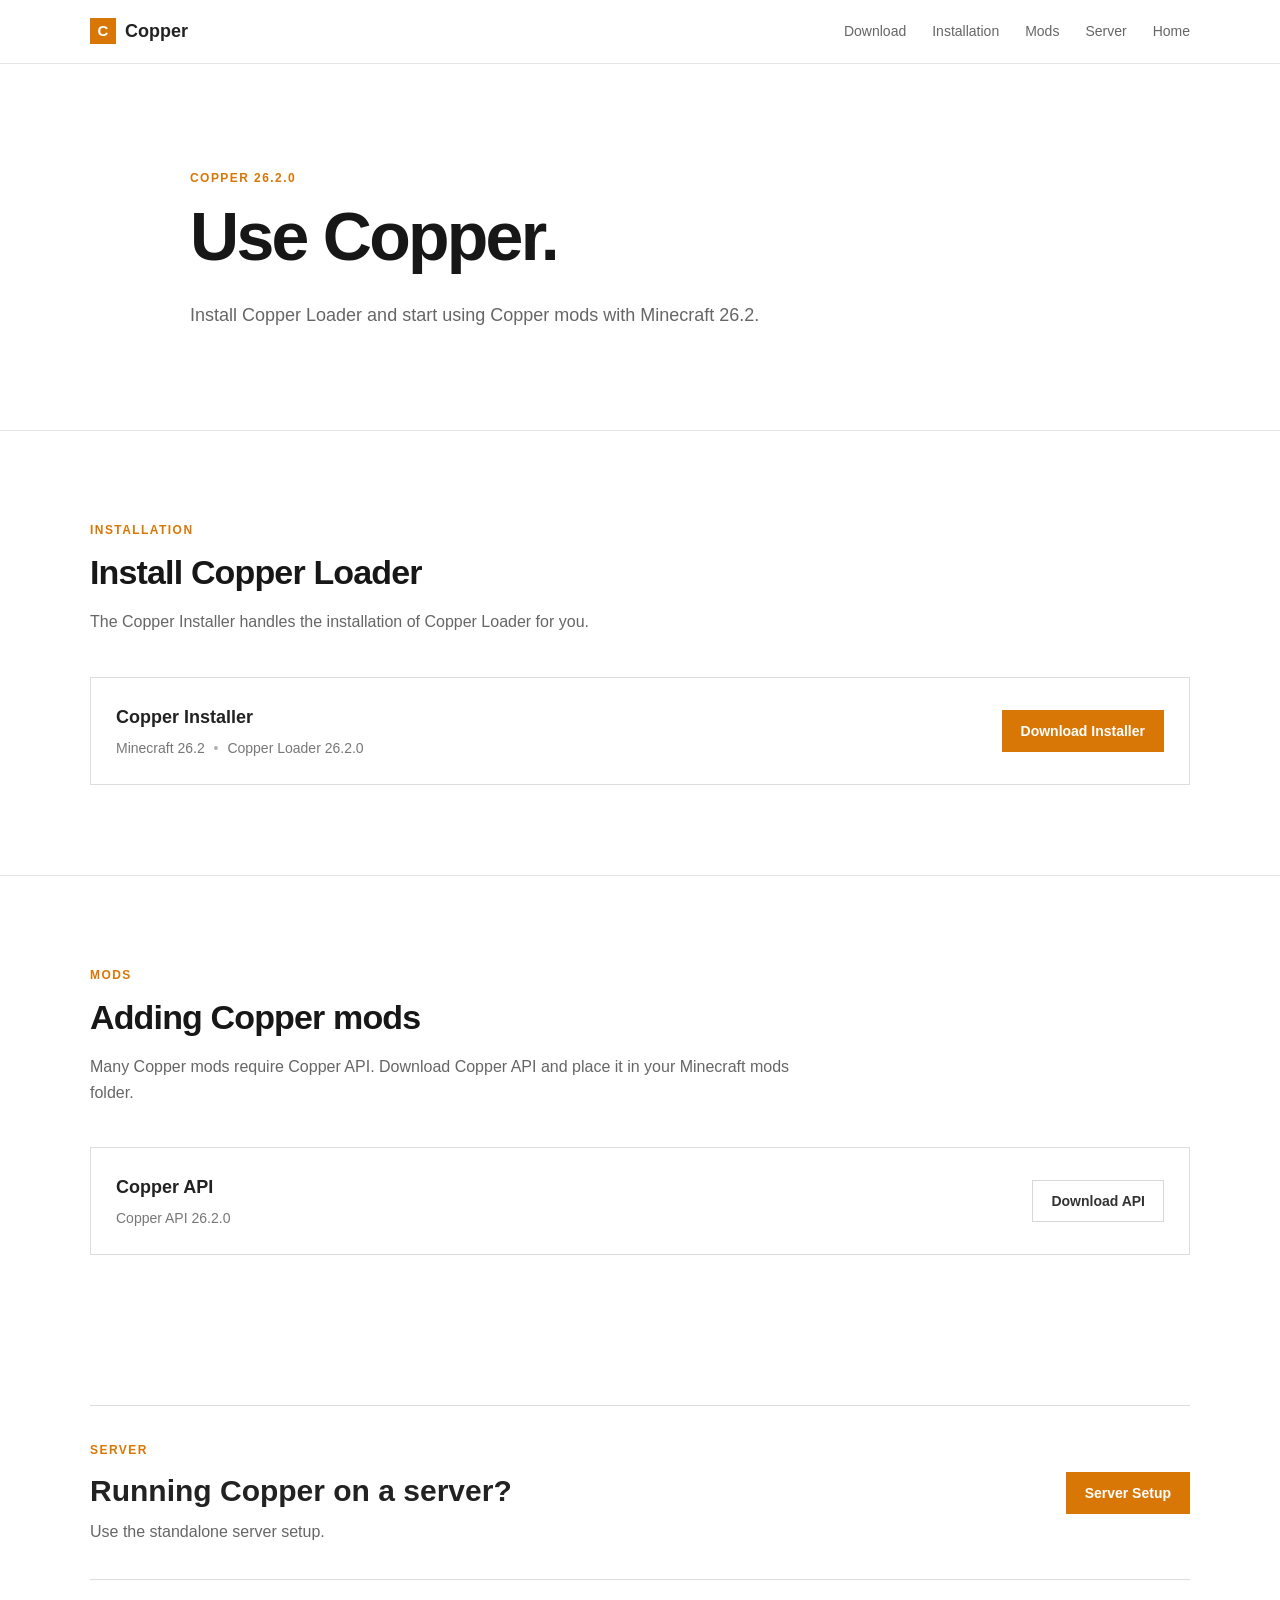
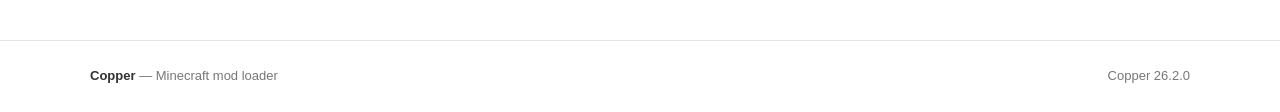
==== use/index.html @ 5e9e9d84 "Initial Copper website" ====
<!DOCTYPE html>

<html lang="en">
<head>
    <meta charset="UTF-8">
    <meta name="viewport" content="width=device-width, initial-scale=1.0">

<title>Use Copper — Copper</title>

<meta
    name="description"
    content="Install and use Copper with Minecraft."
>

<link rel="stylesheet" href="../style.css">

</head>

<body>

<header class="site-header">
    <div class="container nav-container">

    <a href="../" class="brand">
        <span class="brand-mark">C</span>
        <span>Copper</span>
    </a>

    <nav class="navigation">
        <a href="../#download">Download</a>
        <a href="#installation">Installation</a>
        <a href="#mods">Mods</a>
        <a href="server/">Server</a>
        <a href="../">Home</a>
    </nav>

</div>

</header>

<main>

<section class="hero">
    <div class="container hero-content">

        <p class="eyebrow">COPPER 26.2.0</p>

        <h1>
            Use Copper.
        </h1>

        <p class="hero-description">
            Install Copper Loader and start using Copper mods
            with Minecraft 26.2.
        </p>

    </div>
</section>

<section class="section" id="installation">
    <div class="container">

        <div class="section-heading">

            <p class="eyebrow">INSTALLATION</p>

            <h2>
                Install Copper Loader
            </h2>

            <p>
                The Copper Installer handles the installation
                of Copper Loader for you.
            </p>

        </div>

        <div class="download-box">

            <div>
                <h3>
                    Copper Installer
                </h3>

                <p>
                    Minecraft 26.2
                    <span class="separator">•</span>
                    Copper Loader 26.2.0
                </p>
            </div>

            <a
                class="button button-primary"
                href="../downloads/Copper-Installer-26.2.0.exe"
            >
                Download Installer
            </a>

        </div>

    </div>
</section>

<section class="section section-border" id="mods">
    <div class="container">

        <div class="section-heading">

            <p class="eyebrow">MODS</p>

            <h2>
                Adding Copper mods
            </h2>

            <p>
                Many Copper mods require Copper API.
                Download Copper API and place it in your
                Minecraft mods folder.
            </p>

        </div>

        <div class="download-box">

            <div>
                <h3>
                    Copper API
                </h3>

                <p>
                    Copper API 26.2.0
                </p>
            </div>

            <a
                class="button button-secondary"
                href="../downloads/copper-api-26.2.0.jar"
            >
                Download API
            </a>

        </div>

    </div>
</section>

<section class="section section-small">
    <div class="container">

        <div class="cta">

            <div>

                <p class="eyebrow">
                    SERVER
                </p>

                <h2>
                    Running Copper on a server?
                </h2>

                <p>
                    Use the standalone server setup.
                </p>

            </div>

            <a
                class="button button-primary"
                href="server/index.html"
            >
                Server Setup
            </a>

        </div>

    </div>
</section>

</main>

<footer class="site-footer">
    <div class="container footer-container">
    <div>
        <strong>Copper</strong>
        <span> — Minecraft mod loader</span>
    </div>

    <div>
        Copper 26.2.0
    </div>

</div>

</footer>

<script src="../script.js"></script>

</body>
</html>
---- style.css ----
* {
  box-sizing: border-box;
  }

html {
scroll-behavior: smooth;
}

body {
margin: 0;
background: #ffffff;
color: #222222;
font-family:
Inter,
-apple-system,
BlinkMacSystemFont,
"Segoe UI",
sans-serif;
line-height: 1.6;
}

a {
color: inherit;
text-decoration: none;
}

.container {
width: min(1100px, calc(100% - 40px));
margin: 0 auto;
}

/* Header */

.site-header {
height: 64px;
border-bottom: 1px solid #e5e5e5;
background: #ffffff;
}

.nav-container {
height: 100%;
display: flex;
align-items: center;
justify-content: space-between;
}

.brand {
display: flex;
align-items: center;
gap: 9px;
font-size: 18px;
font-weight: 700;
}

.brand-mark {
width: 26px;
height: 26px;
display: flex;
align-items: center;
justify-content: center;

background: #d97706;
color: #ffffff;

font-size: 15px;
font-weight: 800;

}

.navigation {
display: flex;
align-items: center;
gap: 26px;
}

.navigation a {
color: #666666;
font-size: 14px;
transition: color 0.15s ease;
}

.navigation a:hover {
color: #d97706;
}

/* Hero */

.hero {
border-bottom: 1px solid #e5e5e5;
}

.hero-content {
padding: 105px 0 100px;
max-width: 900px;
}

.eyebrow {
margin: 0 0 12px;
color: #d97706;

font-size: 12px;
font-weight: 700;
letter-spacing: 0.12em;

}

.hero h1 {
margin: 0;

color: #171717;

font-size: clamp(42px, 6vw, 68px);
line-height: 1.08;
letter-spacing: -0.04em;

}

.hero-description {
max-width: 650px;
margin: 26px 0 0;

color: #666666;

font-size: 18px;
line-height: 1.7;

}

.hero-actions {
display: flex;
gap: 12px;
margin-top: 32px;
}

/* Buttons */

.button {
display: inline-flex;
align-items: center;
justify-content: center;

min-height: 42px;
padding: 0 18px;

border: 1px solid transparent;

font-size: 14px;
font-weight: 600;

transition:
    background 0.15s ease,
    border-color 0.15s ease,
    color 0.15s ease;

}

.button-primary {
background: #d97706;
color: #ffffff;
}

.button-primary:hover {
background: #b45309;
}

.button-secondary {
border-color: #d8d8d8;
background: #ffffff;
color: #333333;
}

.button-secondary:hover {
border-color: #bdbdbd;
}

/* Sections */

.section {
padding: 90px 0;
}

.section-border {
border-top: 1px solid #e5e5e5;
}

.section-small {
padding: 60px 0;
}

.section-heading {
max-width: 700px;
}

.section-heading h2 {
margin: 0;

color: #171717;

font-size: 34px;
line-height: 1.2;
letter-spacing: -0.025em;

}

.section-heading p:not(.eyebrow) {
margin: 16px 0 0;

color: #666666;
font-size: 16px;

}

/* Download */

.download-box {
margin-top: 42px;

padding: 25px;

display: flex;
align-items: center;
justify-content: space-between;
gap: 25px;

border: 1px solid #dddddd;

}

.download-box h3 {
margin: 0;

font-size: 18px;

}

.download-box p {
margin: 5px 0 0;

color: #777777;
font-size: 14px;

}

.separator {
padding: 0 5px;
color: #b0b0b0;
}

/* Features */

.feature-grid {
display: grid;
grid-template-columns: repeat(3, 1fr);
gap: 0;

margin-top: 50px;

border-top: 1px solid #dddddd;
border-bottom: 1px solid #dddddd;

}

.feature {
padding: 28px 25px;
border-right: 1px solid #dddddd;
}

.feature:first-child {
padding-left: 0;
}

.feature:last-child {
border-right: 0;
}

.feature-number {
margin-bottom: 22px;

color: #d97706;

font-size: 12px;
font-weight: 700;

}

.feature h3 {
margin: 0;

font-size: 18px;

}

.feature p {
margin: 10px 0 0;

color: #6b6b6b;
font-size: 14px;

}

/* CTA */

.cta {
display: flex;
align-items: center;
justify-content: space-between;
gap: 30px;

padding: 35px 0;

border-top: 1px solid #dddddd;
border-bottom: 1px solid #dddddd;

}

.cta h2 {
margin: 0;

font-size: 30px;
line-height: 1.2;

}

.cta p:not(.eyebrow) {
margin: 10px 0 0;

color: #666666;

}

/* Footer */

.site-footer {
border-top: 1px solid #e5e5e5;

padding: 25px 0;

color: #777777;
font-size: 13px;

}

.footer-container {
display: flex;
justify-content: space-between;
gap: 20px;
}

.site-footer strong {
color: #333333;
}

/* Mobile */

@media (max-width: 700px) {

.navigation {
    gap: 12px;
}

.navigation a:nth-child(3) {
    display: none;
}

.hero-content {
    padding: 75px 0;
}

.hero h1 {
    font-size: 42px;
}

.hero-description {
    font-size: 16px;
}

.hero-actions {
    flex-direction: column;
    align-items: stretch;
}

.download-box {
    flex-direction: column;
    align-items: flex-start;
}

.feature-grid {
    grid-template-columns: 1fr;
}

.feature {
    border-right: 0;
    border-bottom: 1px solid #dddddd;
    padding: 25px 0;
}

.feature:last-child {
    border-bottom: 0;
}

.cta {
    flex-direction: column;
    align-items: flex-start;
}

.footer-container {
    flex-direction: column;
}

}
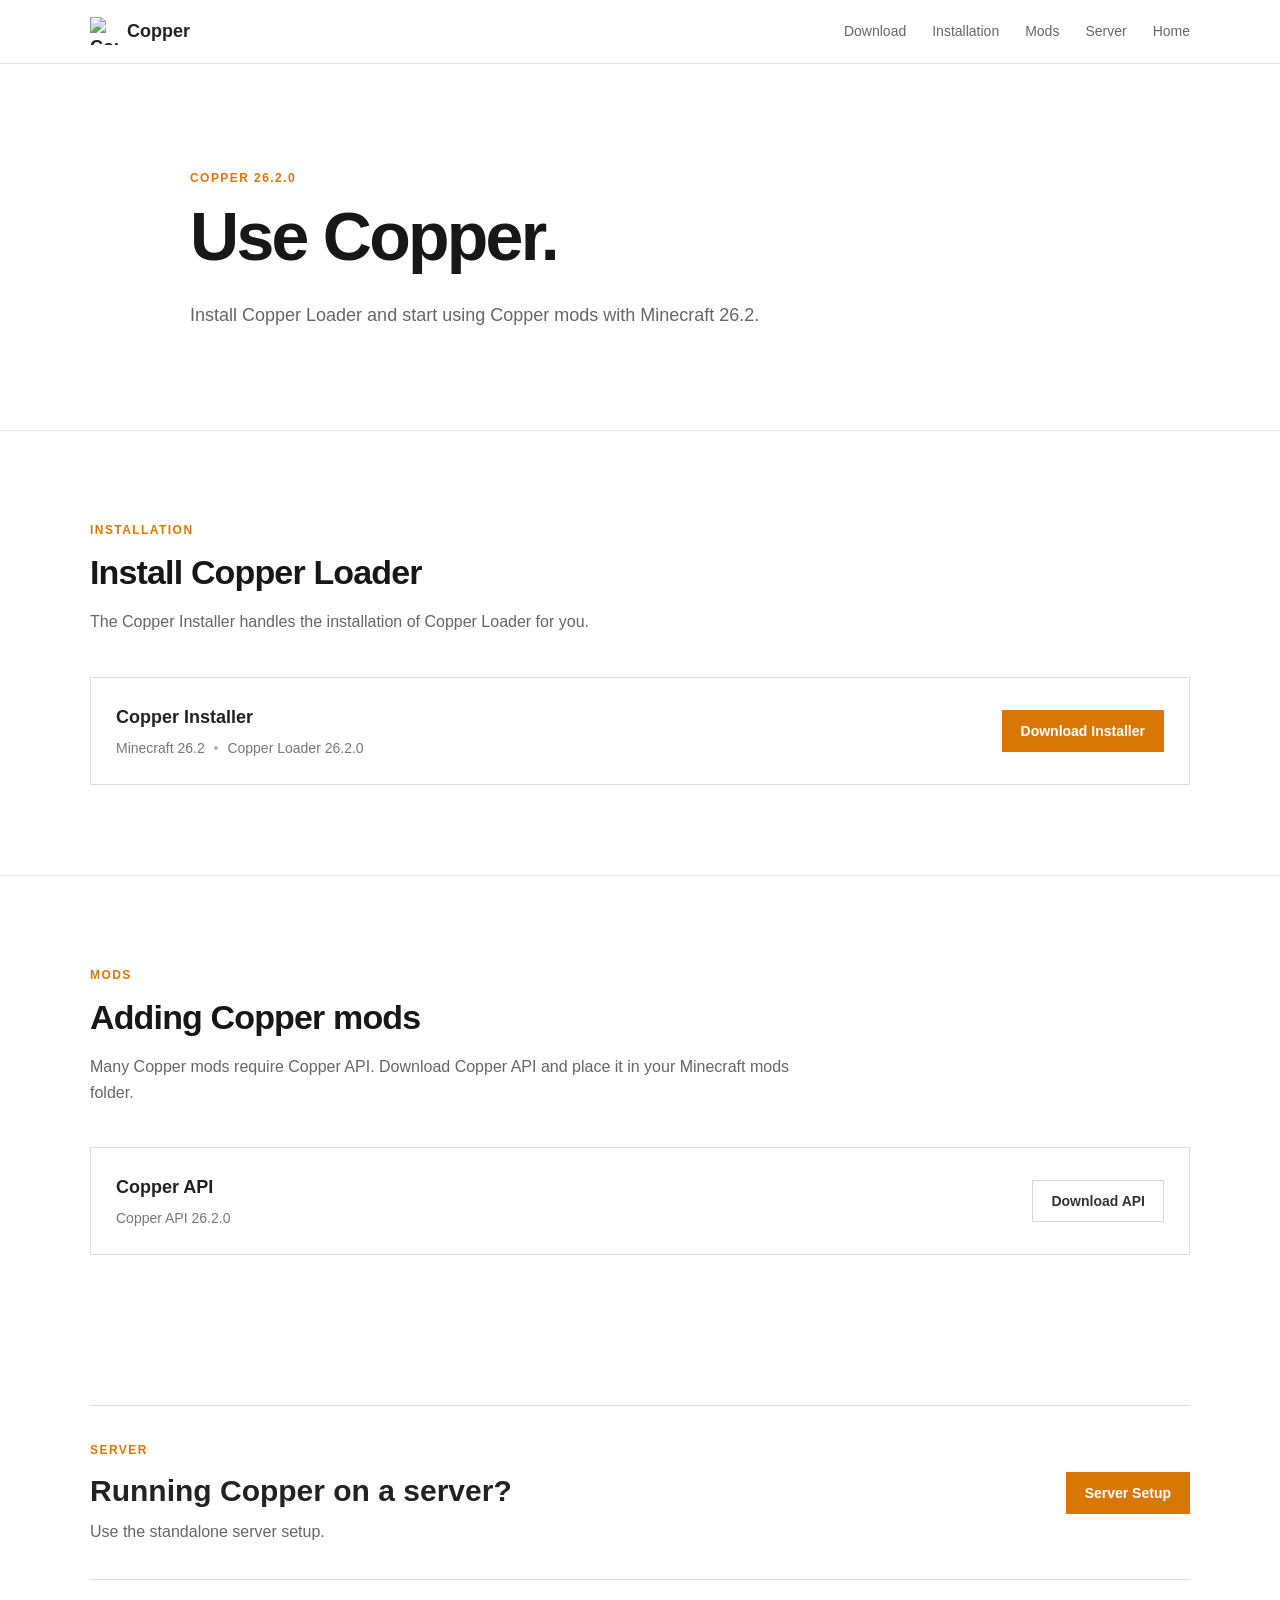
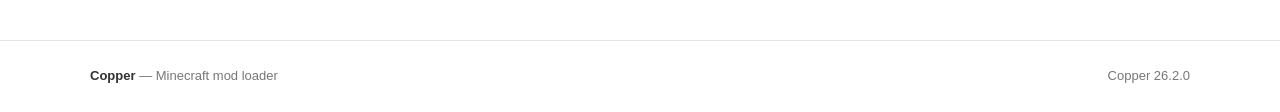
==== commit a789d158: "Update index.html and style.css" ====
--- a/use/index.html
+++ b/use/index.html
@@ -21,8 +21,12 @@
 <header class="site-header">
     <div class="container nav-container">
 
-    <a href="../" class="brand">
-        <span class="brand-mark">C</span>
+    <a href="/" class="brand">
+        <img
+            src="copper.png"
+            alt="Copper"
+            class="brand-logo"
+        >
         <span>Copper</span>
     </a>
 
--- a/style.css
+++ b/style.css
@@ -52,19 +52,11 @@
 font-weight: 700;
 }
 
-.brand-mark {
-width: 26px;
-height: 26px;
-display: flex;
-align-items: center;
-justify-content: center;
-
-background: #d97706;
-color: #ffffff;
-
-font-size: 15px;
-font-weight: 800;
-
+.brand-logo {
+width: 28px;
+height: 28px;
+object-fit: contain;
+display: block;
 }
 
 .navigation {
